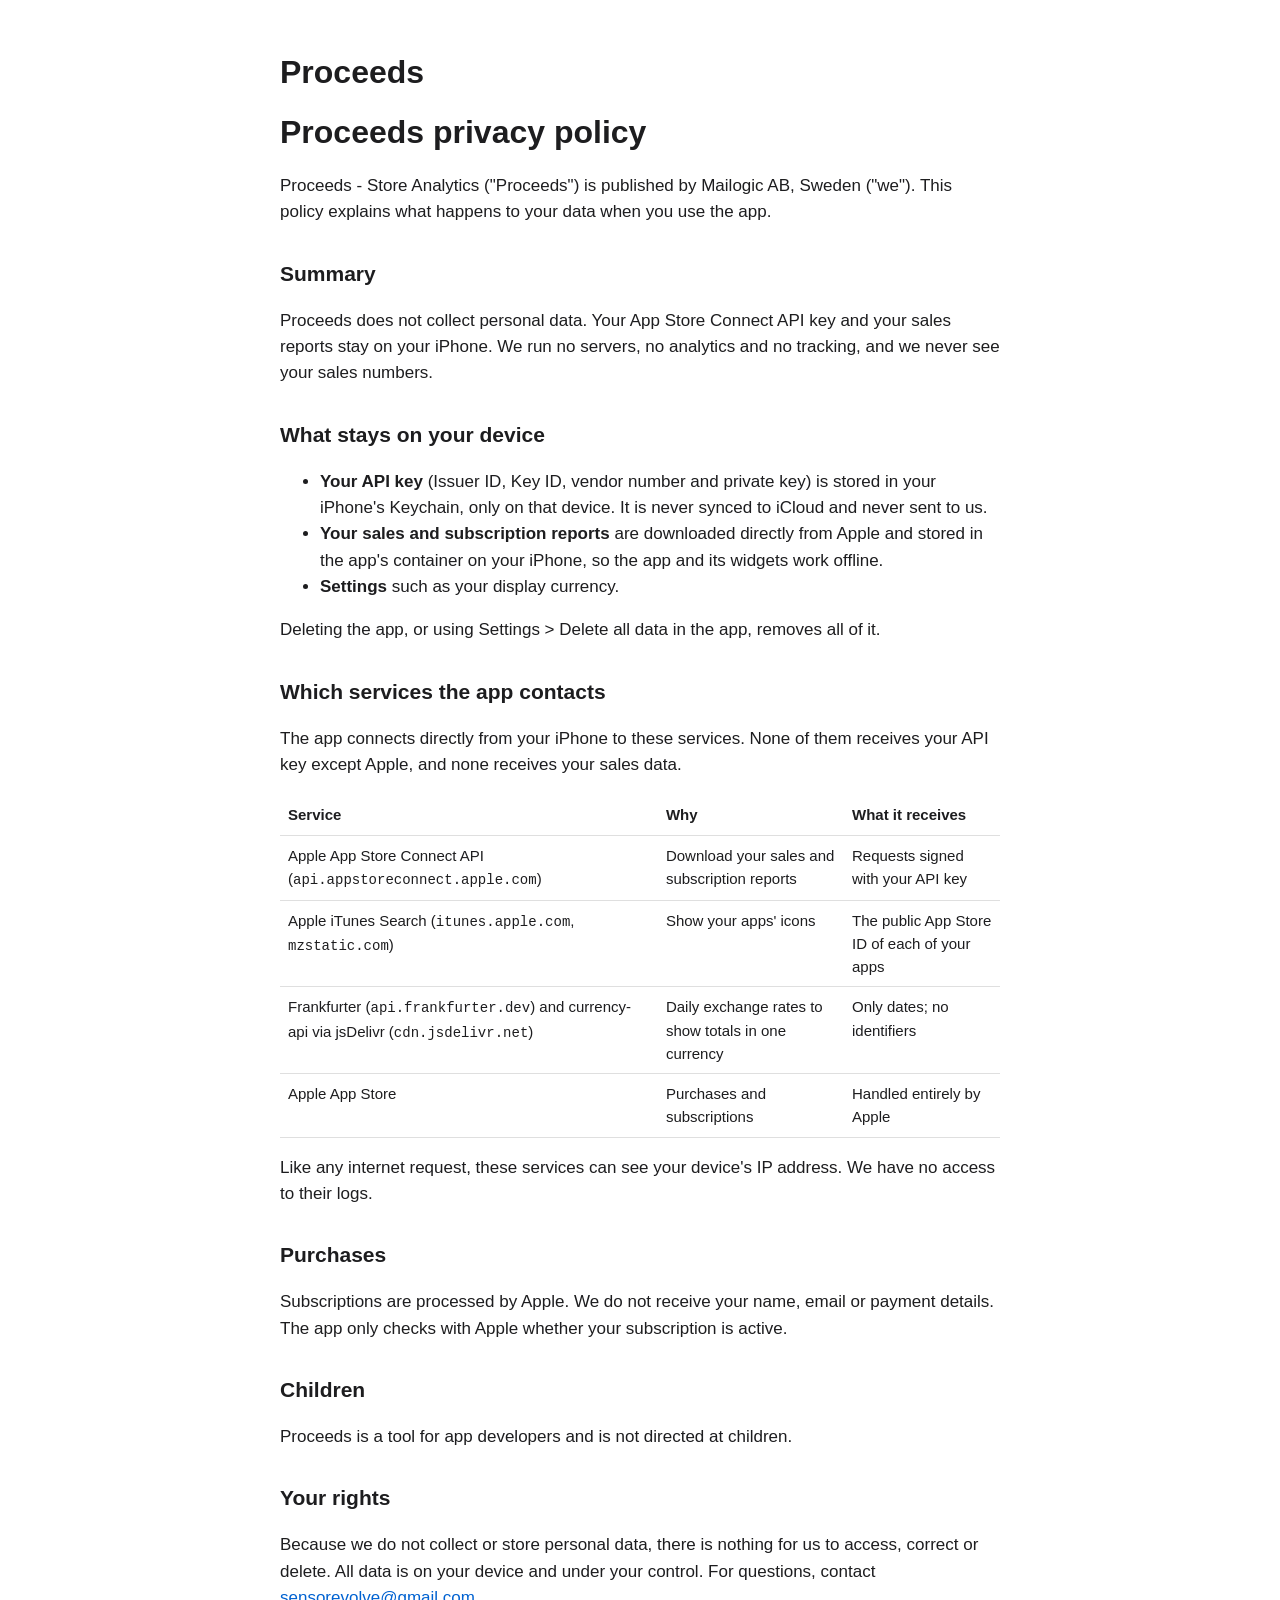
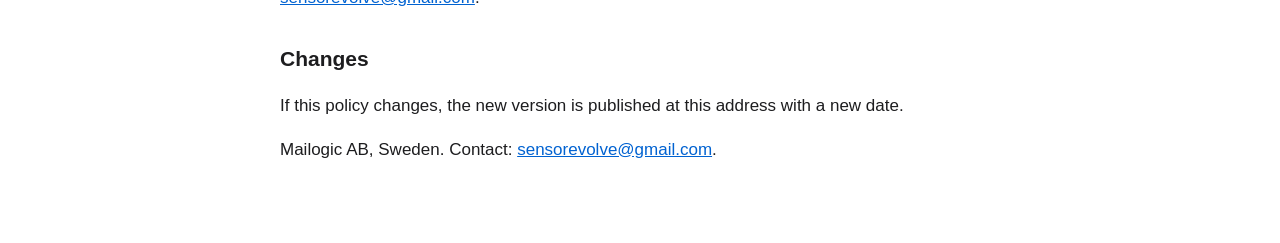
==== privacy/index.html @ 6cc827a2 "Privacy policy and terms of use for Proceeds - Store Analytics" ====
<!DOCTYPE html>
<html xmlns="http://www.w3.org/1999/xhtml">
<head>
  <meta charset="utf-8" />
  <meta name="generator" content="pandoc 3.14" />
  <meta name="viewport" content="width=device-width, initial-scale=1.0, user-scalable=yes" />
  <title>Proceeds</title>
  <style>
    /* Default styles provided by pandoc.
    ** See https://pandoc.org/MANUAL.html#variables-for-html for config info.
    */
    span.smallcaps{font-variant: small-caps;}
    em, em em em, em em em em em {
      font-style: italic;
    }
    em em, em em em em {
      font-style: normal;
    }
    div.columns{display: flex; gap: 1.5em;}
    div.column{flex: auto;}
    @media screen {
    div.columns{gap: min(4vw, 1.5em);}
    div.column{overflow-x: auto;}
    }
    div.hanging-indent{margin-left: 1.5em; text-indent: -1.5em;}
    /* The extra [class] is a hack that increases specificity enough to
       override a similar rule in reveal.js */
    ul.task-list[class]{list-style: none;}
    ul.task-list li input[type="checkbox"] {
      font-size: inherit;
      width: 0.8em;
      margin: 0 0.8em 0.2em -1.6em;
      vertical-align: middle;
    }
    @media print {
      html {
        color-scheme: light only;
      }
      html, body, pre, code {
        background-color: transparent;
      }
      body, a, a:visited, blockquote {
        color: black;
      }
      pre, code {
        padding: 0;
      }
      p, h2, h3 {
        orphans: 3;
        widows: 3;
      }
      h2, h3, h4 {
        page-break-after: avoid;
      }
    }  </style>
  <link rel="stylesheet" href="../style.css" />
</head>
<body>
<header id="title-block-header">
<h1 class="title">Proceeds</h1>
</header>
<h1 id="proceeds-privacy-policy">Proceeds privacy policy</h1>
<p>Proceeds - Store Analytics ("Proceeds") is published by Mailogic AB,
Sweden ("we"). This policy explains what happens to your data when you
use the app.</p>
<h2 id="summary">Summary</h2>
<p>Proceeds does not collect personal data. Your App Store Connect API
key and your sales reports stay on your iPhone. We run no servers, no
analytics and no tracking, and we never see your sales numbers.</p>
<h2 id="what-stays-on-your-device">What stays on your device</h2>
<ul>
<li><strong>Your API key</strong> (Issuer ID, Key ID, vendor number and
private key) is stored in your iPhone's Keychain, only on that device.
It is never synced to iCloud and never sent to us.</li>
<li><strong>Your sales and subscription reports</strong> are downloaded
directly from Apple and stored in the app's container on your iPhone, so
the app and its widgets work offline.</li>
<li><strong>Settings</strong> such as your display currency.</li>
</ul>
<p>Deleting the app, or using Settings &gt; Delete all data in the app,
removes all of it.</p>
<h2 id="which-services-the-app-contacts">Which services the app
contacts</h2>
<p>The app connects directly from your iPhone to these services. None of
them receives your API key except Apple, and none receives your sales
data.</p>
<table>
<thead>
<tr>
<th>Service</th>
<th>Why</th>
<th>What it receives</th>
</tr>
</thead>
<tbody>
<tr>
<td>Apple App Store Connect API
(<code>api.appstoreconnect.apple.com</code>)</td>
<td>Download your sales and subscription reports</td>
<td>Requests signed with your API key</td>
</tr>
<tr>
<td>Apple iTunes Search (<code>itunes.apple.com</code>,
<code>mzstatic.com</code>)</td>
<td>Show your apps' icons</td>
<td>The public App Store ID of each of your apps</td>
</tr>
<tr>
<td>Frankfurter (<code>api.frankfurter.dev</code>) and currency-api via
jsDelivr (<code>cdn.jsdelivr.net</code>)</td>
<td>Daily exchange rates to show totals in one currency</td>
<td>Only dates; no identifiers</td>
</tr>
<tr>
<td>Apple App Store</td>
<td>Purchases and subscriptions</td>
<td>Handled entirely by Apple</td>
</tr>
</tbody>
</table>
<p>Like any internet request, these services can see your device's IP
address. We have no access to their logs.</p>
<h2 id="purchases">Purchases</h2>
<p>Subscriptions are processed by Apple. We do not receive your name,
email or payment details. The app only checks with Apple whether your
subscription is active.</p>
<h2 id="children">Children</h2>
<p>Proceeds is a tool for app developers and is not directed at
children.</p>
<h2 id="your-rights">Your rights</h2>
<p>Because we do not collect or store personal data, there is nothing
for us to access, correct or delete. All data is on your device and
under your control. For questions, contact <a href="mailto:sensorevolve@gmail.com">sensorevolve@gmail.com</a>.</p>
<h2 id="changes">Changes</h2>
<p>If this policy changes, the new version is published at this address
with a new date.</p>
<p>Mailogic AB, Sweden. Contact: <a href="mailto:sensorevolve@gmail.com">sensorevolve@gmail.com</a>.</p>
</body>
</html>
---- style.css ----
:root { color-scheme: light dark; --fg: #1d1d1f; --muted: #57575c; --bg: #ffffff; --link: #0062d1; }
@media (prefers-color-scheme: dark) { :root { --fg: #f5f5f7; --muted: #a1a1a6; --bg: #000000; --link: #3d8ef5; } }
body { font: 17px/1.55 -apple-system, BlinkMacSystemFont, "Helvetica Neue", sans-serif; color: var(--fg); background: var(--bg);
       max-width: 720px; margin: 0 auto; padding: 32px 16px 64px; }
a { color: var(--link); }
h1 { font-size: 32px; line-height: 1.2; } h2 { font-size: 21px; margin-top: 32px; }
table { border-collapse: collapse; width: 100%; font-size: 15px; } th, td { text-align: left; padding: 8px; border-bottom: 1px solid #8884; vertical-align: top; }
code { font-size: 14px; } .muted { color: var(--muted); }
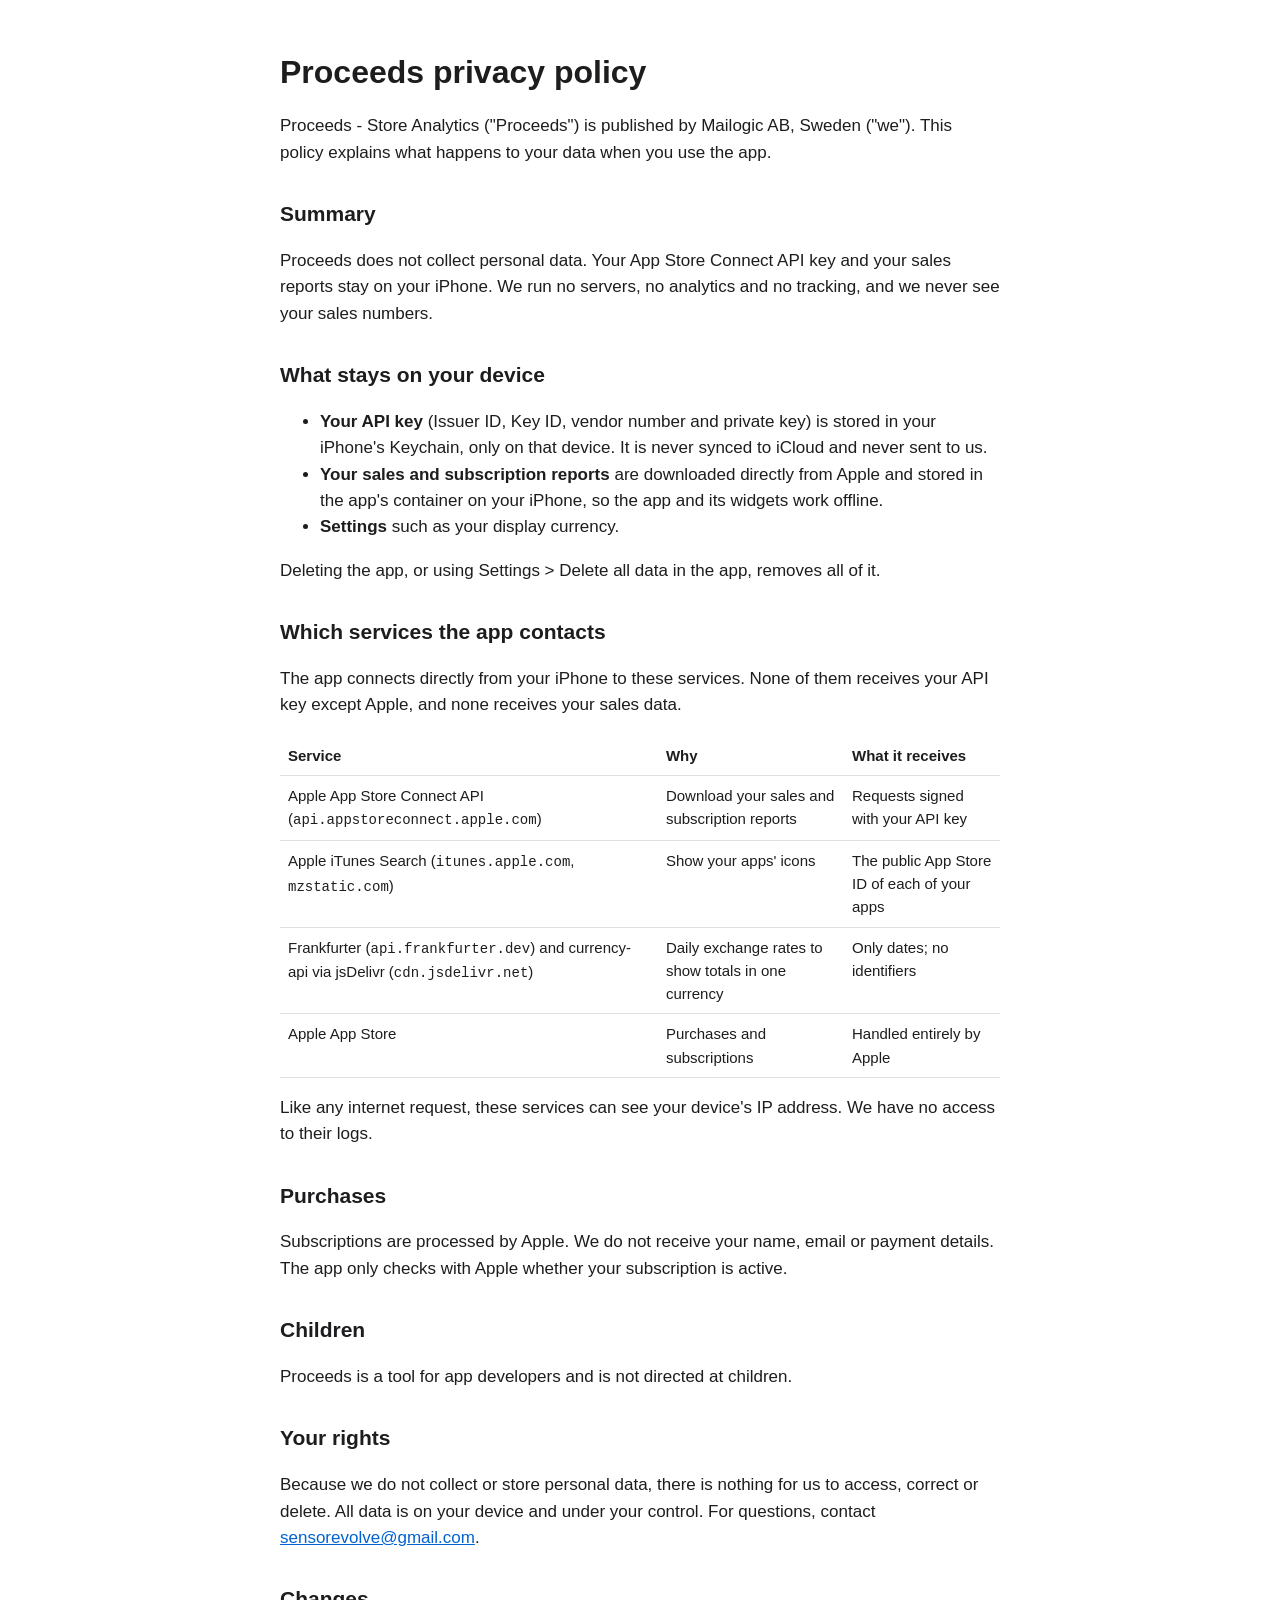
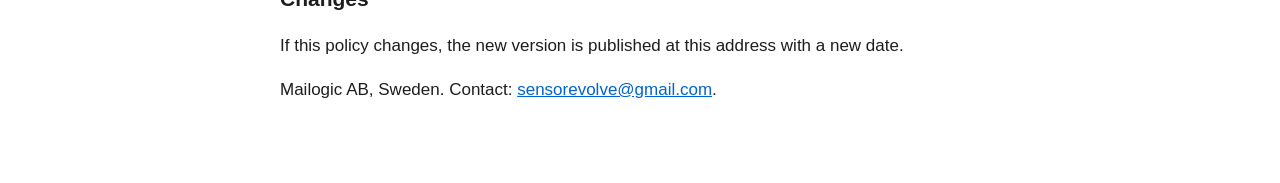
==== commit 489aa532: "One title per page" ====
--- a/privacy/index.html
+++ b/privacy/index.html
@@ -4,7 +4,7 @@
   <meta charset="utf-8" />
   <meta name="generator" content="pandoc 3.14" />
   <meta name="viewport" content="width=device-width, initial-scale=1.0, user-scalable=yes" />
-  <title>Proceeds</title>
+  <title>Proceeds privacy policy</title>
   <style>
     /* Default styles provided by pandoc.
     ** See https://pandoc.org/MANUAL.html#variables-for-html for config info.
@@ -57,9 +57,8 @@
 </head>
 <body>
 <header id="title-block-header">
-<h1 class="title">Proceeds</h1>
+<h1 class="title">Proceeds privacy policy</h1>
 </header>
-<h1 id="proceeds-privacy-policy">Proceeds privacy policy</h1>
 <p>Proceeds - Store Analytics ("Proceeds") is published by Mailogic AB,
 Sweden ("we"). This policy explains what happens to your data when you
 use the app.</p>
@@ -130,10 +129,12 @@
 <h2 id="your-rights">Your rights</h2>
 <p>Because we do not collect or store personal data, there is nothing
 for us to access, correct or delete. All data is on your device and
-under your control. For questions, contact <a href="mailto:sensorevolve@gmail.com">sensorevolve@gmail.com</a>.</p>
+under your control. For questions, contact <a
+href="mailto:sensorevolve@gmail.com">sensorevolve@gmail.com</a>.</p>
 <h2 id="changes">Changes</h2>
 <p>If this policy changes, the new version is published at this address
 with a new date.</p>
-<p>Mailogic AB, Sweden. Contact: <a href="mailto:sensorevolve@gmail.com">sensorevolve@gmail.com</a>.</p>
+<p>Mailogic AB, Sweden. Contact: <a
+href="mailto:sensorevolve@gmail.com">sensorevolve@gmail.com</a>.</p>
 </body>
 </html>
